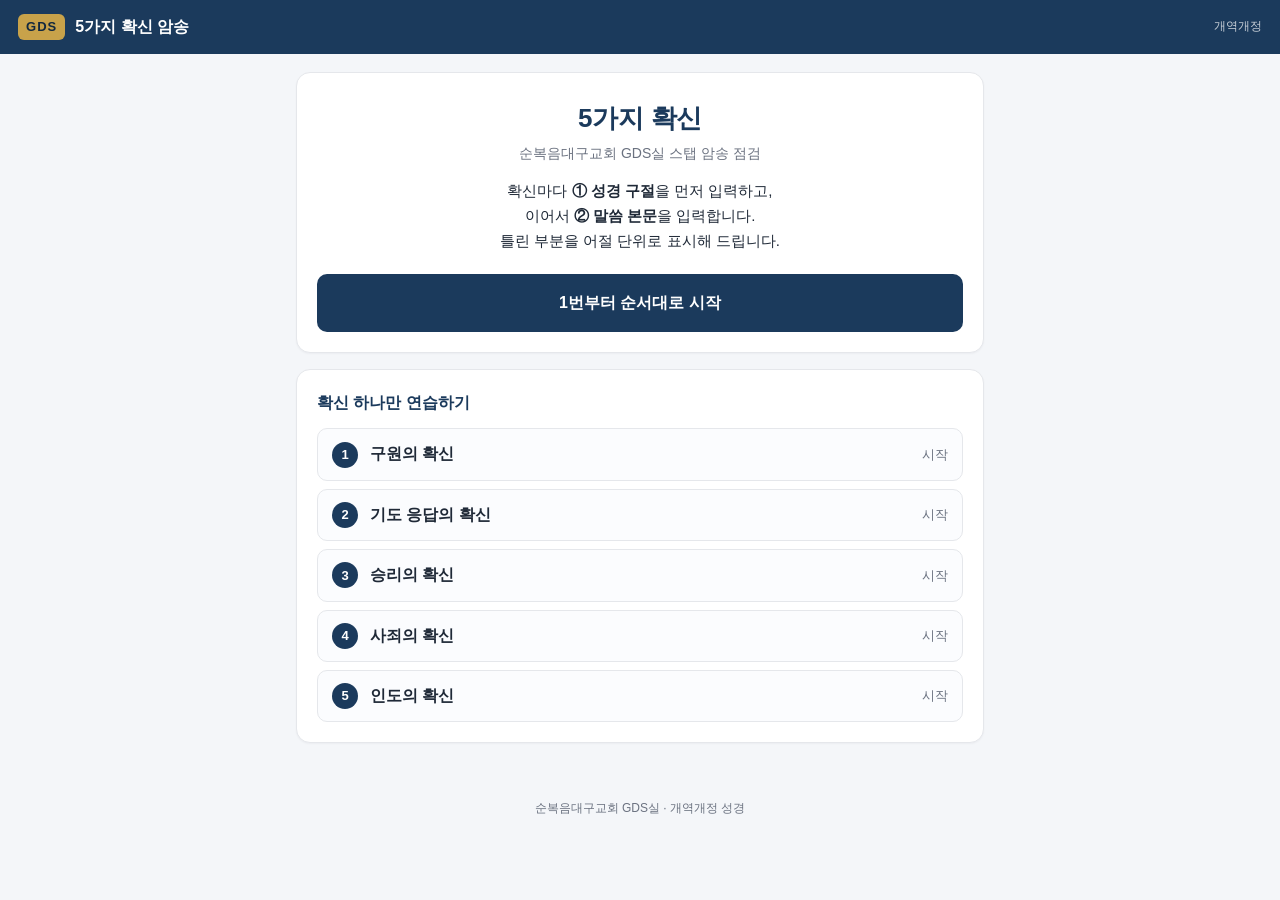
==== index.html @ 6feabacf "GDS 5가지 확신 암송 퀴즈 앱 - 확신별 2단계 퀴즈: 성경 구절 입력 -> 말씀 본문 입력 - 구절 약어/장절 표기 유연 파싱 (요일 5:11-12, 요한일서 5장 11~12" ====
<!DOCTYPE html>
<html lang="ko">
<head>
<meta charset="utf-8" />
<meta name="viewport" content="width=device-width, initial-scale=1, viewport-fit=cover" />
<title>GDS 5가지 확신 암송 퀴즈</title>
<meta name="description" content="순복음대구교회 GDS실 스탭을 위한 5가지 확신 성경 암송 퀴즈 (개역개정)" />
<meta name="theme-color" content="#1b3a5c" />
<link rel="stylesheet" href="styles.css" />
<link rel="icon" href="data:image/svg+xml,<svg xmlns='http://www.w3.org/2000/svg' viewBox='0 0 100 100'><text y='.9em' font-size='90'>📖</text></svg>" />
</head>
<body>

<header class="topbar">
  <div class="brand">
    <span class="brand-mark">GDS</span>
    <span class="brand-text">5가지 확신 암송</span>
  </div>
  <span class="version">개역개정</span>
</header>

<main class="wrap">

  <!-- 홈 -->
  <section id="homeScreen">
    <div class="card hero">
      <h1>5가지 확신</h1>
      <p class="lead">순복음대구교회 GDS실 스탭 암송 점검</p>
      <p class="desc">확신마다 <strong>① 성경 구절</strong>을 먼저 입력하고,<br />이어서 <strong>② 말씀 본문</strong>을 입력합니다.<br />틀린 부분을 어절 단위로 표시해 드립니다.</p>
      <button id="startAllBtn" class="btn primary big">1번부터 순서대로 시작</button>
    </div>

    <div class="card">
      <p class="card-title">확신 하나만 연습하기</p>
      <ul id="verseList" class="verse-list"></ul>
    </div>

    <div id="history" class="card history"></div>
  </section>

  <!-- 퀴즈 -->
  <section id="quizScreen" hidden>
    <div class="progress">
      <div class="progress-track"><div id="progressBar" class="progress-bar"></div></div>
      <span id="progressText" class="progress-text"></span>
    </div>
    <div class="card quiz-card">
      <h2 id="quizTitle" class="quiz-title"></h2>
      <div id="stage"></div>
    </div>
    <button id="homeBtn" class="btn link">처음으로</button>
  </section>

  <!-- 결과 -->
  <section id="resultScreen" hidden>
    <div class="card">
      <h2 class="quiz-title">전체 결과</h2>
      <div id="resultSummary" class="summary"></div>
      <div id="resultTable" class="result-table"></div>
      <div class="btn-row">
        <button id="resultHomeBtn" class="btn ghost">처음으로</button>
        <button id="againBtn" class="btn primary">다시 도전</button>
      </div>
    </div>
  </section>

</main>

<footer class="foot">순복음대구교회 GDS실 · 개역개정 성경</footer>

<script src="data.js"></script>
<script src="app.js"></script>
</body>
</html>
---- styles.css ----
:root {
  --navy: #1b3a5c;
  --navy-dark: #12283f;
  --gold: #c8a24a;
  --bg: #f4f6f9;
  --card: #ffffff;
  --text: #1f2937;
  --muted: #6b7280;
  --line: #e5e7eb;
  --green: #14804a;
  --green-bg: #e7f6ee;
  --red: #c0392b;
  --red-bg: #fdecea;
  --amber: #a16207;
  --amber-bg: #fef6e0;
  --radius: 14px;
}

* { box-sizing: border-box; }

html, body {
  margin: 0;
  padding: 0;
  background: var(--bg);
  color: var(--text);
  font-family: "Pretendard", -apple-system, BlinkMacSystemFont, "Malgun Gothic", "맑은 고딕",
    "Apple SD Gothic Neo", "Noto Sans KR", sans-serif;
  line-height: 1.65;
  -webkit-text-size-adjust: 100%;
}

/* 상단바 */
.topbar {
  display: flex;
  align-items: center;
  justify-content: space-between;
  gap: 12px;
  padding: 14px 18px;
  background: var(--navy);
  color: #fff;
}
.brand { display: flex; align-items: center; gap: 10px; }
.brand-mark {
  font-weight: 800;
  letter-spacing: .08em;
  background: var(--gold);
  color: var(--navy-dark);
  padding: 2px 8px;
  border-radius: 6px;
  font-size: 13px;
}
.brand-text { font-weight: 700; font-size: 16px; }
.version { font-size: 12px; opacity: .75; }

.wrap {
  max-width: 720px;
  margin: 0 auto;
  padding: 18px 16px 40px;
}

/* 카드 */
.card {
  background: var(--card);
  border: 1px solid var(--line);
  border-radius: var(--radius);
  padding: 20px;
  margin-bottom: 16px;
  box-shadow: 0 1px 2px rgba(16, 24, 40, .04);
}
.card:empty { display: none; }

.hero { text-align: center; }
.hero h1 {
  margin: 4px 0 2px;
  font-size: 26px;
  color: var(--navy);
  letter-spacing: -.01em;
}
.lead { margin: 0 0 14px; color: var(--muted); font-size: 14px; }
.desc { font-size: 15px; color: var(--text); margin: 0 0 20px; }
.card-title { font-weight: 700; margin: 0 0 12px; color: var(--navy); }

/* 확신 목록 */
.verse-list { list-style: none; margin: 0; padding: 0; }
.verse-list li + li { margin-top: 8px; }
.verse-item {
  width: 100%;
  display: flex;
  align-items: center;
  gap: 12px;
  padding: 12px 14px;
  background: #fbfcfe;
  border: 1px solid var(--line);
  border-radius: 10px;
  cursor: pointer;
  font: inherit;
  text-align: left;
  color: var(--text);
}
.verse-item:hover { border-color: var(--navy); background: #f4f8fd; }
.verse-item .num {
  width: 26px; height: 26px; flex: none;
  display: grid; place-items: center;
  background: var(--navy); color: #fff;
  border-radius: 50%; font-size: 13px; font-weight: 700;
}
.verse-item .name { flex: 1; font-weight: 600; }
.verse-item .go { font-size: 13px; color: var(--muted); }

/* 진행바 */
.progress { display: flex; align-items: center; gap: 12px; margin-bottom: 14px; }
.progress-track { flex: 1; height: 8px; background: #e3e8ef; border-radius: 99px; overflow: hidden; }
.progress-bar { height: 100%; width: 0; background: var(--navy); transition: width .3s ease; }
.progress-text { font-size: 13px; color: var(--muted); font-variant-numeric: tabular-nums; }

.quiz-title {
  margin: 0 0 16px;
  font-size: 22px;
  color: var(--navy);
  border-bottom: 2px solid var(--gold);
  padding-bottom: 10px;
}

.step-label {
  font-size: 12px;
  font-weight: 700;
  letter-spacing: .04em;
  color: var(--gold);
  margin: 0 0 6px;
}
.prompt { margin: 0 0 14px; font-size: 16px; }
.help { font-size: 12.5px; color: var(--muted); margin: 8px 0 0; }

/* 입력 */
.text-input, .text-area {
  width: 100%;
  padding: 12px 14px;
  font: inherit;
  font-size: 16px;
  border: 1.5px solid var(--line);
  border-radius: 10px;
  background: #fff;
  color: var(--text);
}
.text-area { line-height: 1.8; resize: vertical; }
.text-input:focus, .text-area:focus {
  outline: none;
  border-color: var(--navy);
  box-shadow: 0 0 0 3px rgba(27, 58, 92, .12);
}

.hint-box {
  margin-top: 10px;
  padding: 12px 14px;
  background: var(--amber-bg);
  border: 1px dashed var(--amber);
  border-radius: 10px;
  color: var(--amber);
  font-size: 15px;
  line-height: 1.9;
  word-break: keep-all;
}

/* 버튼 */
.btn-row { display: flex; gap: 10px; margin-top: 18px; }
.btn {
  flex: 1;
  padding: 13px 18px;
  font: inherit;
  font-weight: 700;
  font-size: 15px;
  border-radius: 10px;
  border: 1.5px solid transparent;
  cursor: pointer;
  transition: filter .15s ease;
}
.btn:active { filter: brightness(.94); }
.btn.primary { background: var(--navy); color: #fff; }
.btn.primary:hover { background: var(--navy-dark); }
.btn.ghost { background: #fff; color: var(--navy); border-color: var(--navy); }
.btn.ghost:hover { background: #f1f5fa; }
.btn.big { width: 100%; padding: 15px; font-size: 16px; }
.btn.link {
  display: block;
  width: auto;
  margin: 0 auto;
  background: none;
  border: none;
  color: var(--muted);
  font-weight: 500;
  font-size: 14px;
  text-decoration: underline;
}

/* 구절 채점 결과 */
.verdict {
  font-weight: 800;
  font-size: 18px;
  padding: 12px 14px;
  border-radius: 10px;
  margin-bottom: 14px;
}
.verdict.good { background: var(--green-bg); color: var(--green); }
.verdict.bad { background: var(--red-bg); color: var(--red); }

.compare .row { display: flex; gap: 10px; align-items: baseline; padding: 6px 0; }
.compare .tag {
  flex: none; width: 40px;
  font-size: 12px; font-weight: 700; color: var(--muted);
}
.compare .val { font-size: 16px; }
.compare .val.wrong { color: var(--red); text-decoration: line-through; }
.compare .val.correct { color: var(--green); font-weight: 700; }

/* 본문 채점 결과 */
.score-box {
  text-align: center;
  padding: 16px;
  border-radius: 12px;
  margin-bottom: 16px;
}
.score-box.perfect { background: var(--green-bg); color: var(--green); }
.score-box.good { background: var(--amber-bg); color: var(--amber); }
.score-box.bad { background: var(--red-bg); color: var(--red); }
.score-num { font-size: 40px; font-weight: 800; line-height: 1.1; }
.score-num span { font-size: 18px; margin-left: 2px; }
.score-label { font-size: 13.5px; opacity: .9; }

.diff-block { margin-bottom: 14px; }
.diff-title {
  font-size: 13px; font-weight: 700; color: var(--muted);
  margin: 0 0 6px; display: flex; align-items: center; gap: 8px;
}
.legend { font-weight: 600; font-size: 11.5px; padding: 2px 7px; border-radius: 99px; }
.bad-legend { background: var(--red-bg); color: var(--red); }
.miss-legend { background: #fdf0d5; color: var(--amber); }
.sp-legend { background: #e8eefc; color: #2c5bb5; }

.diff-body {
  margin: 0;
  padding: 12px 14px;
  background: #fafbfc;
  border: 1px solid var(--line);
  border-radius: 10px;
  font-size: 16px;
  line-height: 2;
  word-break: keep-all;
}
.tk { padding: 1px 2px; border-radius: 4px; }
.tk.ok { color: var(--text); }
.tk.bad { background: var(--red-bg); color: var(--red); text-decoration: line-through; font-weight: 600; }
.tk.miss { background: #fdf0d5; color: var(--amber); font-weight: 700; text-decoration: underline; }
.tk.sp { background: #e8eefc; color: #2c5bb5; text-decoration: underline dotted; }

.verse-ref { text-align: right; font-size: 12.5px; color: var(--muted); }

/* 결과 화면 */
.summary { display: flex; gap: 12px; margin-bottom: 16px; }
.sum-item {
  flex: 1;
  background: #f7f9fc;
  border: 1px solid var(--line);
  border-radius: 10px;
  padding: 12px;
  text-align: center;
}
.sum-item span { display: block; font-size: 12.5px; color: var(--muted); }
.sum-item strong { font-size: 22px; color: var(--navy); }

.result-table table { width: 100%; border-collapse: collapse; font-size: 14.5px; }
.result-table th, .result-table td {
  padding: 10px 8px;
  border-bottom: 1px solid var(--line);
  text-align: left;
}
.result-table th { font-size: 12.5px; color: var(--muted); font-weight: 600; }
.result-table td.n, .result-table td.c, .result-table th:nth-child(1),
.result-table th:nth-child(3), .result-table th:nth-child(4) { text-align: center; width: 15%; }
.result-table td.n { width: 8%; color: var(--muted); }
.result-table td.t { font-weight: 600; }
.result-table .sub { display: block; font-size: 12px; color: var(--muted); font-weight: 400; }
.ok-mark { color: var(--green); font-weight: 800; }
.x-mark { color: var(--red); font-weight: 800; }

/* 기록 */
.history .hist-title { font-weight: 700; color: var(--navy); margin: 0 0 8px; font-size: 14px; }
.history ul { list-style: none; margin: 0; padding: 0; }
.history li {
  display: flex; justify-content: space-between;
  font-size: 13px; color: var(--muted);
  padding: 5px 0; border-bottom: 1px dashed var(--line);
}
.history li:last-child { border-bottom: none; }

.foot { text-align: center; font-size: 12px; color: var(--muted); padding: 0 0 28px; }

@media (max-width: 480px) {
  .hero h1 { font-size: 23px; }
  .quiz-title { font-size: 20px; }
  .card { padding: 16px; }
  .btn-row { flex-direction: column-reverse; }
}
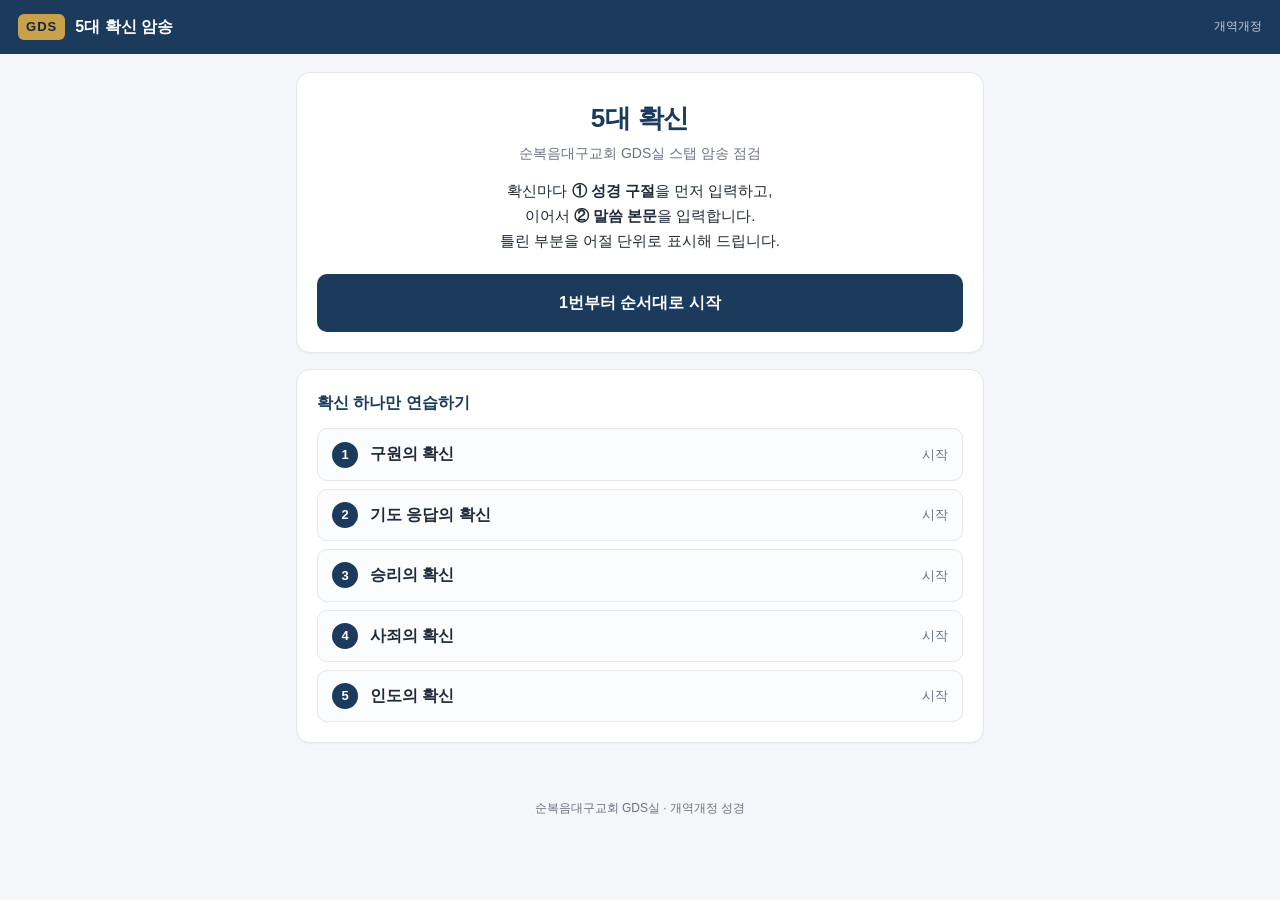
==== commit 3395db07: "표기 변경: 5가지 확신 -> 5대 확신 Co-Authored-By: Claude Opus 5 <noreply@anthropic.com>" ====
--- a/index.html
+++ b/index.html
@@ -3,8 +3,8 @@
 <head>
 <meta charset="utf-8" />
 <meta name="viewport" content="width=device-width, initial-scale=1, viewport-fit=cover" />
-<title>GDS 5가지 확신 암송 퀴즈</title>
-<meta name="description" content="순복음대구교회 GDS실 스탭을 위한 5가지 확신 성경 암송 퀴즈 (개역개정)" />
+<title>GDS 5대 확신 암송 퀴즈</title>
+<meta name="description" content="순복음대구교회 GDS실 스탭을 위한 5대 확신 성경 암송 퀴즈 (개역개정)" />
 <meta name="theme-color" content="#1b3a5c" />
 <link rel="stylesheet" href="styles.css" />
 <link rel="icon" href="data:image/svg+xml,<svg xmlns='http://www.w3.org/2000/svg' viewBox='0 0 100 100'><text y='.9em' font-size='90'>📖</text></svg>" />
@@ -14,7 +14,7 @@
 <header class="topbar">
   <div class="brand">
     <span class="brand-mark">GDS</span>
-    <span class="brand-text">5가지 확신 암송</span>
+    <span class="brand-text">5대 확신 암송</span>
   </div>
   <span class="version">개역개정</span>
 </header>
@@ -24,7 +24,7 @@
   <!-- 홈 -->
   <section id="homeScreen">
     <div class="card hero">
-      <h1>5가지 확신</h1>
+      <h1>5대 확신</h1>
       <p class="lead">순복음대구교회 GDS실 스탭 암송 점검</p>
       <p class="desc">확신마다 <strong>① 성경 구절</strong>을 먼저 입력하고,<br />이어서 <strong>② 말씀 본문</strong>을 입력합니다.<br />틀린 부분을 어절 단위로 표시해 드립니다.</p>
       <button id="startAllBtn" class="btn primary big">1번부터 순서대로 시작</button>
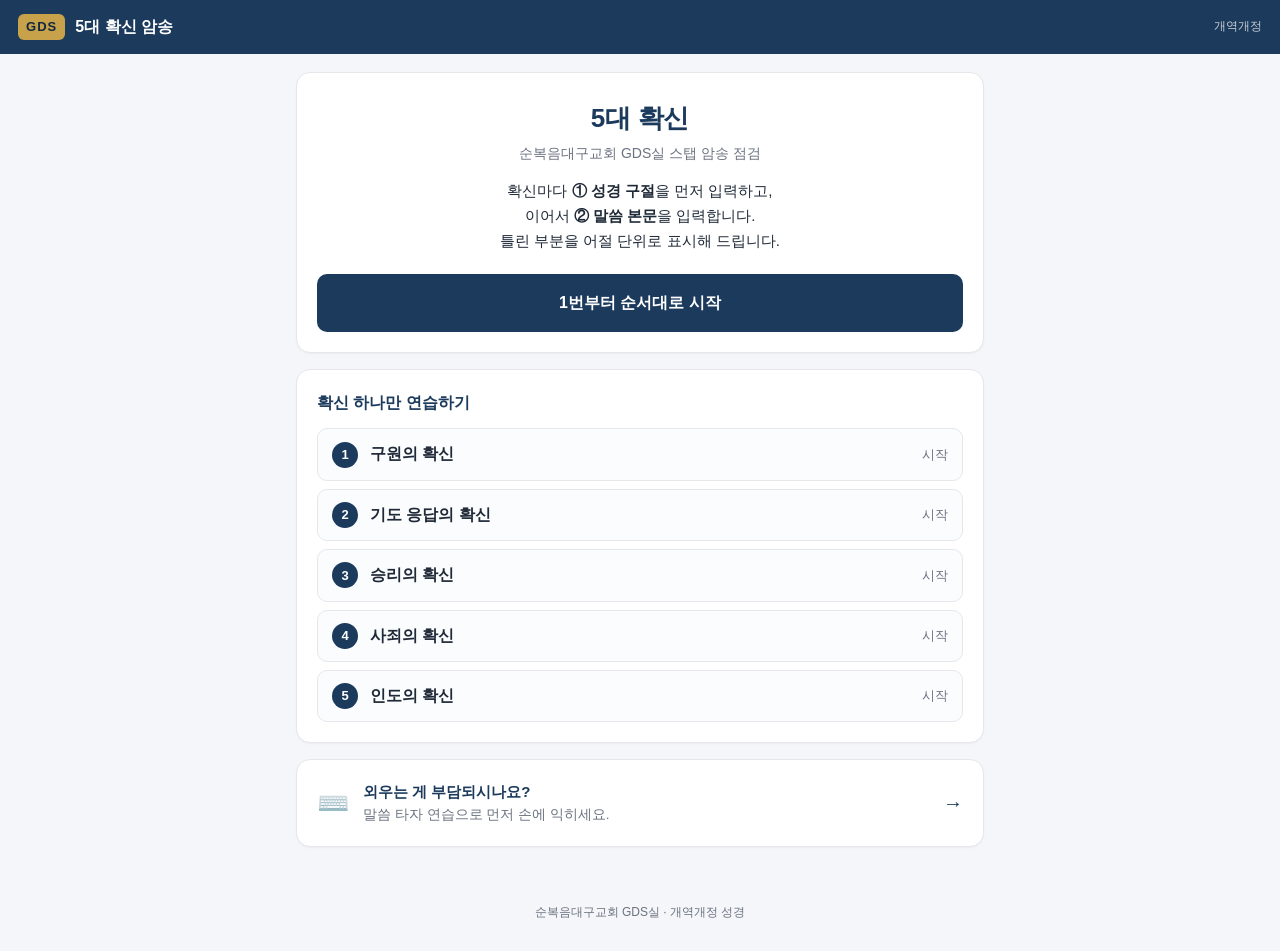
==== commit 1fc4ce62: "말씀 타자 연습 페이지 추가 - 따라 치기: 글자 단위 정오 표시, 두벌식 타수/정확도 실시간 계산 - 낱말 비 피하기: 어절 낙하 아케이드, 콤보/단계/목숨 3개 - 백그라운드 " ====
--- a/index.html
+++ b/index.html
@@ -34,6 +34,15 @@
       <p class="card-title">확신 하나만 연습하기</p>
       <ul id="verseList" class="verse-list"></ul>
     </div>
+
+    <a class="card typing-cta" href="typing.html">
+      <span class="cta-emoji">⌨️</span>
+      <span class="cta-text">
+        <strong>외우는 게 부담되시나요?</strong>
+        말씀 타자 연습으로 먼저 손에 익히세요.
+      </span>
+      <span class="cta-go">→</span>
+    </a>
 
     <div id="history" class="card history"></div>
   </section>
--- a/styles.css
+++ b/styles.css
@@ -282,6 +282,21 @@
 .ok-mark { color: var(--green); font-weight: 800; }
 .x-mark { color: var(--red); font-weight: 800; }
 
+/* 타자 연습 안내 */
+.typing-cta {
+  display: flex;
+  align-items: center;
+  gap: 14px;
+  text-decoration: none;
+  color: var(--text);
+  transition: border-color .15s ease;
+}
+.typing-cta:hover { border-color: var(--navy); }
+.cta-emoji { font-size: 26px; flex: none; }
+.cta-text { flex: 1; font-size: 13.5px; color: var(--muted); line-height: 1.6; }
+.cta-text strong { display: block; font-size: 15px; color: var(--navy); }
+.cta-go { font-size: 20px; color: var(--navy); flex: none; }
+
 /* 기록 */
 .history .hist-title { font-weight: 700; color: var(--navy); margin: 0 0 8px; font-size: 14px; }
 .history ul { list-style: none; margin: 0; padding: 0; }
